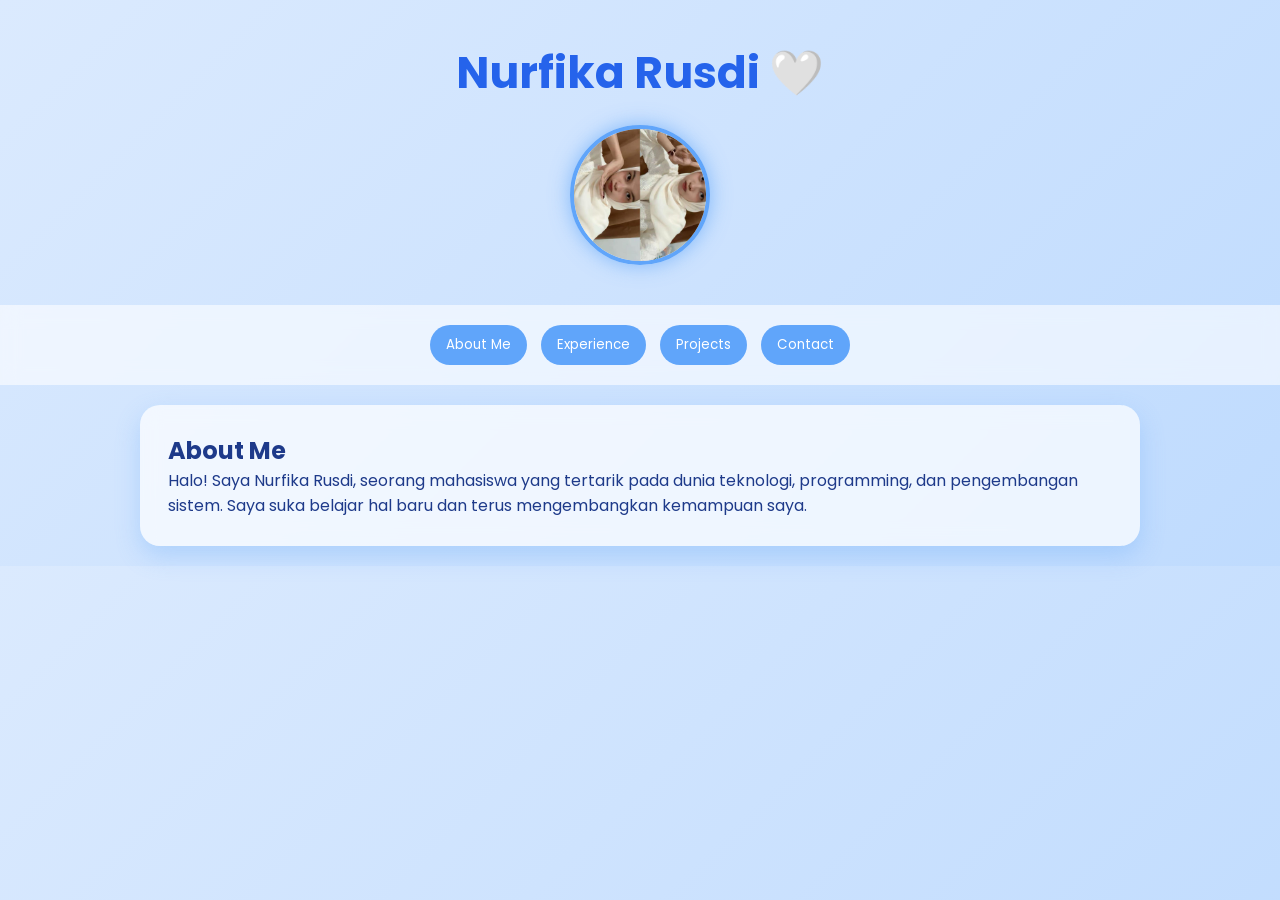
==== index.html @ 00a16ccd "Rename indeks.html to index.html" ====
<!DOCTYPE html>
<html lang="id">
<head>
<meta charset="UTF-8">
<title>Portfolio Nurfika</title>
<meta name="viewport" content="width=device-width, initial-scale=1.0">

<link href="https://fonts.googleapis.com/css2?family=Poppins:wght@300;500;700&display=swap" rel="stylesheet">

<style>
* {
    margin: 0;
    padding: 0;
    box-sizing: border-box;
    font-family: 'Poppins', sans-serif;
}

body {
    background: linear-gradient(135deg, #dbeafe, #bfdbfe);
    color: #1e3a8a;
}

/* NAV BUTTON */
nav {
    text-align: center;
    padding: 15px;
    position: sticky;
    top: 0;
    background: rgba(255,255,255,0.6);
    backdrop-filter: blur(10px);
}

nav button {
    background: #60a5fa;
    border: none;
    color: white;
    padding: 10px 16px;
    margin: 5px;
    border-radius: 20px;
    cursor: pointer;
    transition: 0.3s;
}

nav button:hover {
    background: #3b82f6;
}

/* HEADER */
header {
    text-align: center;
    padding: 40px 20px;
}

header h1 {
    font-size: 44px;
    color: #2563eb;
}

/* FOTO PROFIL */
.profile {
    display: flex;
    justify-content: center;
    margin-top: 20px;
}

.profile img {
    width: 140px;
    height: 140px;
    border-radius: 50%;
    object-fit: cover;
    border: 4px solid #60a5fa;
    box-shadow: 0 0 20px rgba(96,165,250,0.7);
}

/* CONTAINER */
.container {
    width: 90%;
    max-width: 1000px;
    margin: auto;
}

/* CARD */
.card {
    background: rgba(255, 255, 255, 0.7);
    backdrop-filter: blur(10px);
    border-radius: 20px;
    padding: 28px;
    margin: 20px 0;
    box-shadow: 0 10px 25px rgba(96,165,250,0.3);
}

/* EXPERIENCE */
.experience span {
    display: inline-block;
    background: linear-gradient(135deg, #60a5fa, #3b82f6);
    color: white;
    padding: 8px 14px;
    margin: 5px;
    border-radius: 25px;
}

/* BUTTON */
.btn {
    display: inline-block;
    background: linear-gradient(135deg, #3b82f6, #2563eb);
    color: white;
    padding: 10px 22px;
    border-radius: 30px;
    text-decoration: none;
    margin-top: 10px;
}

/* HIDE SYSTEM */
.section {
    display: none;
}

.active {
    display: block;
}
</style>
</head>

<body>

<header>
       <h1>Nurfika Rusdi 🤍</h1>


    <div class="profile">
        <img src="gambar/jikaaaa.jpeg" alt="Foto Profil">
    </div>
</header>

<!-- NAV BUTTON -->
<nav>
    <button onclick="showSection('about')">About Me</button>
    <button onclick="showSection('experience')">Experience</button>
    <button onclick="showSection('projects')">Projects</button>
    <button onclick="showSection('contact')">Contact</button>
</nav>

<div class="container">

    <!-- ABOUT -->
    <div id="about" class="card section active">
        <h2>About Me </h2>
        <p>
            Halo! Saya Nurfika Rusdi, seorang mahasiswa yang tertarik pada dunia teknologi, programming, dan pengembangan sistem.
            Saya suka belajar hal baru dan terus mengembangkan kemampuan saya.
        </p>
    </div>

    <!-- EXPERIENCE -->
    <div id="experience" class="card section">
        <h2>Experience</h2>
        <div class="experience">
            <span>Java Programming</span>
            <span>Web Development</span>
            <span>OOP Concept</span>
            <span>UI Design</span>
            <span>Problem Solving</span>
        </div>
    </div>

    <!-- PROJECTS -->
    <div id="projects" class="card section">
        <h2>Projects</h2>
        <p>✔ Sistem Manajemen Data Java</p>
        <p>✔ Program Rekursif Fibonacci</p>
        <p>✔ Aplikasi OOP Multi-Class</p>
    </div>

    <!-- CONTACT -->
    <div id="contact" class="card section">
        <h2>Contact</h2>
        <p>gmail: nurfikaika25@gmail.com</p>

        <a href="#" class="btn">Send Message</a>
        <a href="#" class="btn">View Profile</a>
    </div>

</div>

<script>
function showSection(id) {
    let sections = document.querySelectorAll('.section');

    sections.forEach(sec => {
        sec.classList.remove('active');
    });

    document.getElementById(id).classList.add('active');
}
</script>

</body>
</html>
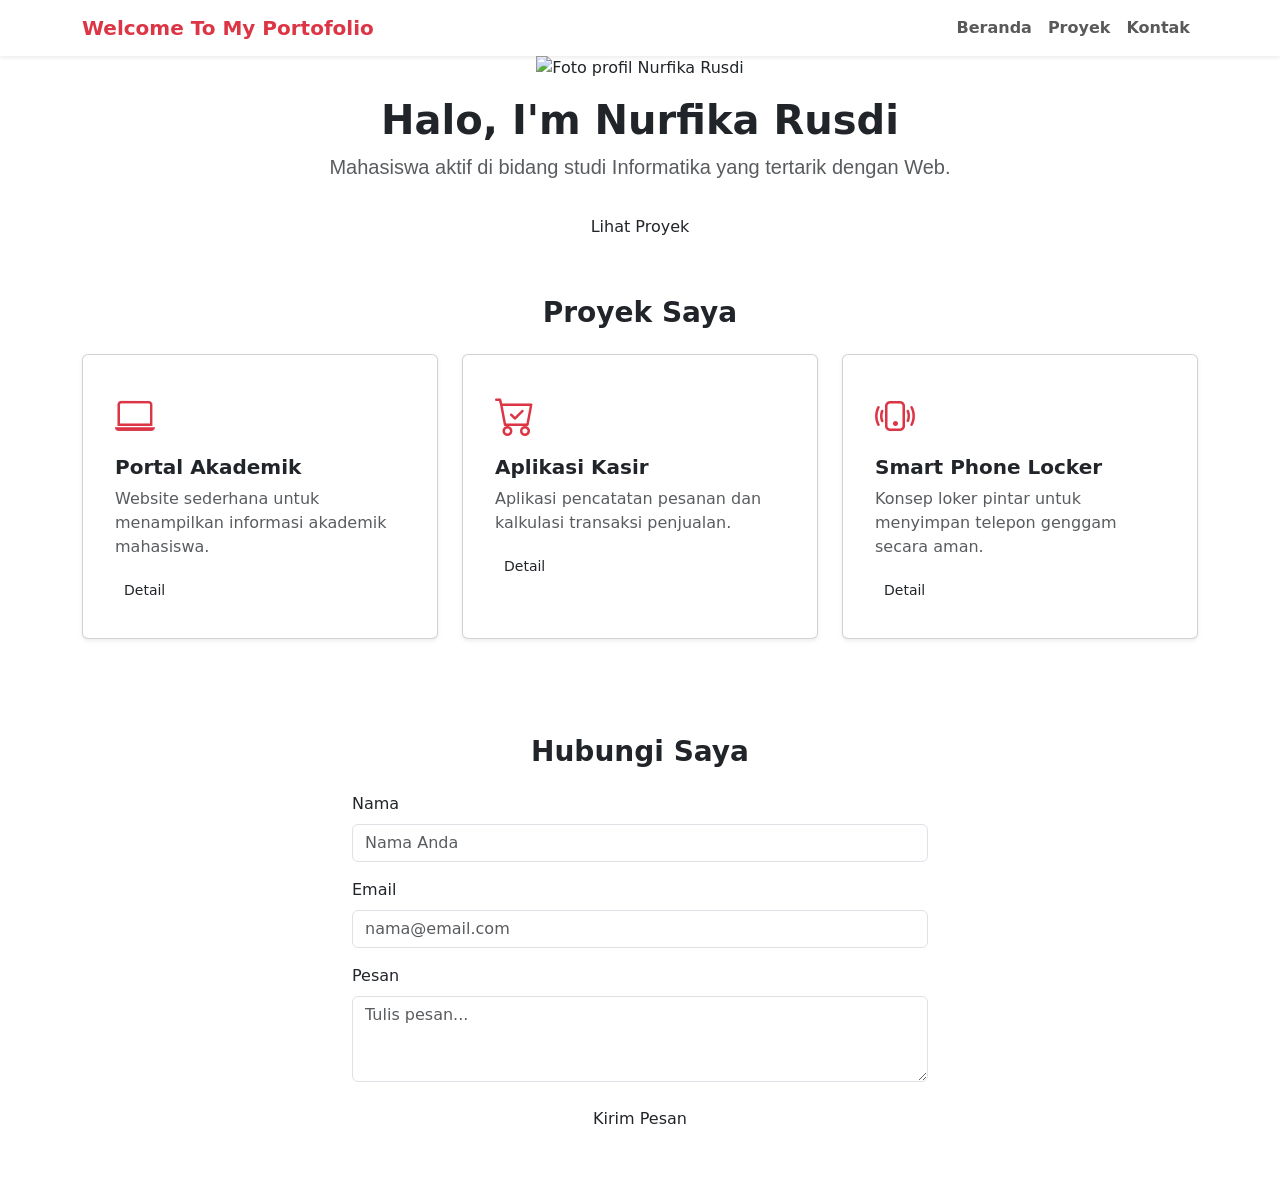
==== commit 1d5d4d41: "Revamp portfolio layout and integrate Bootstrap" ====
--- a/index.html
+++ b/index.html
@@ -1,198 +1,152 @@
 <!DOCTYPE html>
 <html lang="id">
 <head>
-<meta charset="UTF-8">
-<title>Portfolio Nurfika</title>
-<meta name="viewport" content="width=device-width, initial-scale=1.0">
+    <meta charset="UTF-8">
+    <meta name="viewport" content="width=device-width, initial-scale=1.0">
+    <title>Portofolio - Nurfika Rusdi</title>
+    <!-- Bootstrap CSS & Icons -->
+    <link href="https://cdn.jsdelivr.net/npm/bootstrap@5.3.3/dist/css/bootstrap.min.css" rel="stylesheet">
+    <link rel="stylesheet" href="https://cdn.jsdelivr.net/npm/bootstrap-icons@1.11.3/font/bootstrap-icons.min.css">
+    <!-- Custom CSS -->
+    <link rel="stylesheet" href="style.css">
+</head>
+<body>
+    <!-- Navigasi -->
+    <nav class="navbar navbar-expand-lg navbar-light bg-white shadow-sm sticky-top">
+        <div class="container">
+            <a class="navbar-brand fw-bold text-danger" href="#">Welcome To My Portofolio</a>
+            <button class="navbar-toggler" type="button" data-bs-toggle="collapse" data-bs-target="#navbarNav">
+                <span class="navbar-toggler-icon"></span>
+            </button>
+            <div class="collapse navbar-collapse" id="navbarNav">
+                <ul class="navbar-nav ms-auto fw-semibold">
+                    <li class="nav-item"><a class="nav-link" href="#beranda">Beranda</a></li>
+                    <li class="nav-item"><a class="nav-link" href="#proyek">Proyek</a></li>
+                    <li class="nav-item"><a class="nav-link" href="#kontak">Kontak</a></li>
+                </ul>
+            </div>
+        </div>
+    </nav>
 
-<link href="https://fonts.googleapis.com/css2?family=Poppins:wght@300;500;700&display=swap" rel="stylesheet">
+    <!-- Hero Section -->
+    <section id="beranda" class="hero text-center">
+        <div class="container">
+             <img src="foto.fika.jpeg" alt="Foto profil Nurfika Rusdi" class="profile-img mb-3">
+            <h1 class="fw-bold mb-2">Halo, I'm Nurfika Rusdi</h1>
+           <p class="lead text-muted mb-4" style="font-family: Arial, sans-serif;">Mahasiswa aktif di bidang studi Informatika yang tertarik dengan Web.
+</p>
+            <a href="#proyek" class="btn btn-pink px-4 py-2">Lihat Proyek</a>
+        </div>
+    </section>
 
-<style>
-* {
-    margin: 0;
-    padding: 0;
-    box-sizing: border-box;
-    font-family: 'Poppins', sans-serif;
-}
+    <!-- Proyek Section -->
+    <section id="proyek" class="py-5">
+        <div class="container">
+            <h3 class="text-center fw-bold mb-4">Proyek Saya</h3>
+            <div class="row g-4">
+                
+                <div class="col-md-4">
+                    <div class="card card-project h-100 shadow-sm p-3">
+                        <div class="card-body">
+                            <i class="bi bi-laptop fs-1 text-danger"></i>
+                            <h5 class="card-title fw-bold mt-2">Portal Akademik</h5>
+                            <p class="card-text text-muted">Website sederhana untuk menampilkan informasi akademik mahasiswa.</p>
+                            <button class="btn btn-pink btn-sm" data-bs-toggle="modal" data-bs-target="#modalProyek">Detail</button>
+                        </div>
+                    </div>
+                </div>
 
-body {
-    background: linear-gradient(135deg, #dbeafe, #bfdbfe);
-    color: #1e3a8a;
-}
+                <div class="col-md-4">
+                    <div class="card card-project h-100 shadow-sm p-3">
+                        <div class="card-body">
+                            <i class="bi bi-cart-check fs-1 text-danger"></i>
+                            <h5 class="card-title fw-bold mt-2">Aplikasi Kasir</h5>
+                            <p class="card-text text-muted">Aplikasi pencatatan pesanan dan kalkulasi transaksi penjualan.</p>
+                            <button class="btn btn-pink btn-sm" data-bs-toggle="modal" data-bs-target="#modalProyek">Detail</button>
+                        </div>
+                    </div>
+                </div>
 
-/* NAV BUTTON */
-nav {
-    text-align: center;
-    padding: 15px;
-    position: sticky;
-    top: 0;
-    background: rgba(255,255,255,0.6);
-    backdrop-filter: blur(10px);
-}
+                <div class="col-md-4">
+                    <div class="card card-project h-100 shadow-sm p-3">
+                        <div class="card-body">
+                            <i class="bi bi-phone-vibrate fs-1 text-danger"></i>
+                            <h5 class="card-title fw-bold mt-2">Smart Phone Locker</h5>
+                            <p class="card-text text-muted">Konsep loker pintar untuk menyimpan telepon genggam secara aman.</p>
+                            <button class="btn btn-pink btn-sm" data-bs-toggle="modal" data-bs-target="#modalProyek">Detail</button>
+                        </div>
+                    </div>
+                </div>
 
-nav button {
-    background: #60a5fa;
-    border: none;
-    color: white;
-    padding: 10px 16px;
-    margin: 5px;
-    border-radius: 20px;
-    cursor: pointer;
-    transition: 0.3s;
-}
+            </div>
+        </div>
+    </section>
 
-nav button:hover {
-    background: #3b82f6;
-}
+    <!-- Kontak Section -->
+    <section id="kontak" class="py-5 bg-white">
+        <div class="container" style="max-width: 600px;">
+            <h3 class="text-center fw-bold mb-4">Hubungi Saya</h3>
+            <form id="formKontak" class="needs-validation" novalidate>
+                <div class="mb-3">
+                    <label class="form-label">Nama</label>
+                    <input type="text" class="form-control" required placeholder="Nama Anda">
+                </div>
+                <div class="mb-3">
+                    <label class="form-label">Email</label>
+                    <input type="email" class="form-control" required placeholder="nama@email.com">
+                </div>
+                <div class="mb-3">
+                    <label class="form-label">Pesan</label>
+                    <textarea class="form-control" rows="3" required placeholder="Tulis pesan..."></textarea>
+                </div>
+                <button type="submit" class="btn btn-pink w-100 py-2">Kirim Pesan</button>
+            </form>
+        </div>
+    </section>
 
-/* HEADER */
-header {
-    text-align: center;
-    padding: 40px 20px;
-}
-
-header h1 {
-    font-size: 44px;
-    color: #2563eb;
-}
-
-/* FOTO PROFIL */
-.profile {
-    display: flex;
-    justify-content: center;
-    margin-top: 20px;
-}
-
-.profile img {
-    width: 140px;
-    height: 140px;
-    border-radius: 50%;
-    object-fit: cover;
-    border: 4px solid #60a5fa;
-    box-shadow: 0 0 20px rgba(96,165,250,0.7);
-}
-
-/* CONTAINER */
-.container {
-    width: 90%;
-    max-width: 1000px;
-    margin: auto;
-}
-
-/* CARD */
-.card {
-    background: rgba(255, 255, 255, 0.7);
-    backdrop-filter: blur(10px);
-    border-radius: 20px;
-    padding: 28px;
-    margin: 20px 0;
-    box-shadow: 0 10px 25px rgba(96,165,250,0.3);
-}
-
-/* EXPERIENCE */
-.experience span {
-    display: inline-block;
-    background: linear-gradient(135deg, #60a5fa, #3b82f6);
-    color: white;
-    padding: 8px 14px;
-    margin: 5px;
-    border-radius: 25px;
-}
-
-/* BUTTON */
-.btn {
-    display: inline-block;
-    background: linear-gradient(135deg, #3b82f6, #2563eb);
-    color: white;
-    padding: 10px 22px;
-    border-radius: 30px;
-    text-decoration: none;
-    margin-top: 10px;
-}
-
-/* HIDE SYSTEM */
-.section {
-    display: none;
-}
-
-.active {
-    display: block;
-}
-</style>
-</head>
-
-<body>
-
-<header>
-       <h1>Nurfika Rusdi 🤍</h1>
-
-
-    <div class="profile">
-        <img src="gambar/jikaaaa.jpeg" alt="Foto Profil">
-    </div>
-</header>
-
-<!-- NAV BUTTON -->
-<nav>
-    <button onclick="showSection('about')">About Me</button>
-    <button onclick="showSection('experience')">Experience</button>
-    <button onclick="showSection('projects')">Projects</button>
-    <button onclick="showSection('contact')">Contact</button>
-</nav>
-
-<div class="container">
-
-    <!-- ABOUT -->
-    <div id="about" class="card section active">
-        <h2>About Me </h2>
-        <p>
-            Halo! Saya Nurfika Rusdi, seorang mahasiswa yang tertarik pada dunia teknologi, programming, dan pengembangan sistem.
-            Saya suka belajar hal baru dan terus mengembangkan kemampuan saya.
-        </p>
-    </div>
-
-    <!-- EXPERIENCE -->
-    <div id="experience" class="card section">
-        <h2>Experience</h2>
-        <div class="experience">
-            <span>Java Programming</span>
-            <span>Web Development</span>
-            <span>OOP Concept</span>
-            <span>UI Design</span>
-            <span>Problem Solving</span>
+    <!-- Modal Detail Proyek -->
+    <div class="modal fade" id="modalProyek" tabindex="-1">
+        <div class="modal-dialog modal-dialog-centered">
+            <div class="modal-content rounded-4 border-0">
+                <div class="modal-header border-0">
+                    <h5 class="modal-title fw-bold">Detail Proyek</h5>
+                    <button type="button" class="btn-close" data-bs-dismiss="modal"></button>
+                </div>
+                <div class="modal-body text-muted">
+                    Proyek ini dibuat menggunakan HTML, CSS, dan Bootstrap untuk memenuhi kebutuhan antarmuka web yang interaktif.
+                </div>
+            </div>
         </div>
     </div>
 
-    <!-- PROJECTS -->
-    <div id="projects" class="card section">
-        <h2>Projects</h2>
-        <p>✔ Sistem Manajemen Data Java</p>
-        <p>✔ Program Rekursif Fibonacci</p>
-        <p>✔ Aplikasi OOP Multi-Class</p>
+    <!-- Modal Sukses Kontak -->
+    <div class="modal fade" id="modalBerhasil" tabindex="-1">
+        <div class="modal-dialog modal-dialog-centered">
+            <div class="modal-content text-center p-4 border-0 rounded-4">
+                <i class="bi bi-check-circle-fill text-success fs-1 mb-2"></i>
+                <h4 class="fw-bold">Berhasil!</h4>
+                <p class="text-muted">Pesan Anda berhasil divalidasi dan terkirim.</p>
+                <button class="btn btn-pink" id="btnReset" data-bs-dismiss="modal">Oke</button>
+            </div>
+        </div>
     </div>
 
-    <!-- CONTACT -->
-    <div id="contact" class="card section">
-        <h2>Contact</h2>
-        <p>gmail: nurfikaika25@gmail.com</p>
+    <!-- Bootstrap JS & Custom Script -->
+    <script src="https://cdn.jsdelivr.net/npm/bootstrap@5.3.3/dist/js/bootstrap.bundle.min.js"></script>
+    <script>
+        const form = document.getElementById('formKontak');
+        form.addEventListener('submit', function (e) {
+            e.preventDefault();
+            form.classList.add('was-validated');
+            if (form.checkValidity()) {
+                new bootstrap.Modal(document.getElementById('modalBerhasil')).show();
+            }
+        });
 
-        <a href="#" class="btn">Send Message</a>
-        <a href="#" class="btn">View Profile</a>
-    </div>
-
-</div>
-
-<script>
-function showSection(id) {
-    let sections = document.querySelectorAll('.section');
-
-    sections.forEach(sec => {
-        sec.classList.remove('active');
-    });
-
-    document.getElementById(id).classList.add('active');
-}
-</script>
-
+        document.getElementById('btnReset').addEventListener('click', function () {
+            form.reset();
+            form.classList.remove('was-validated');
+        });
+    </script>
 </body>
 </html>
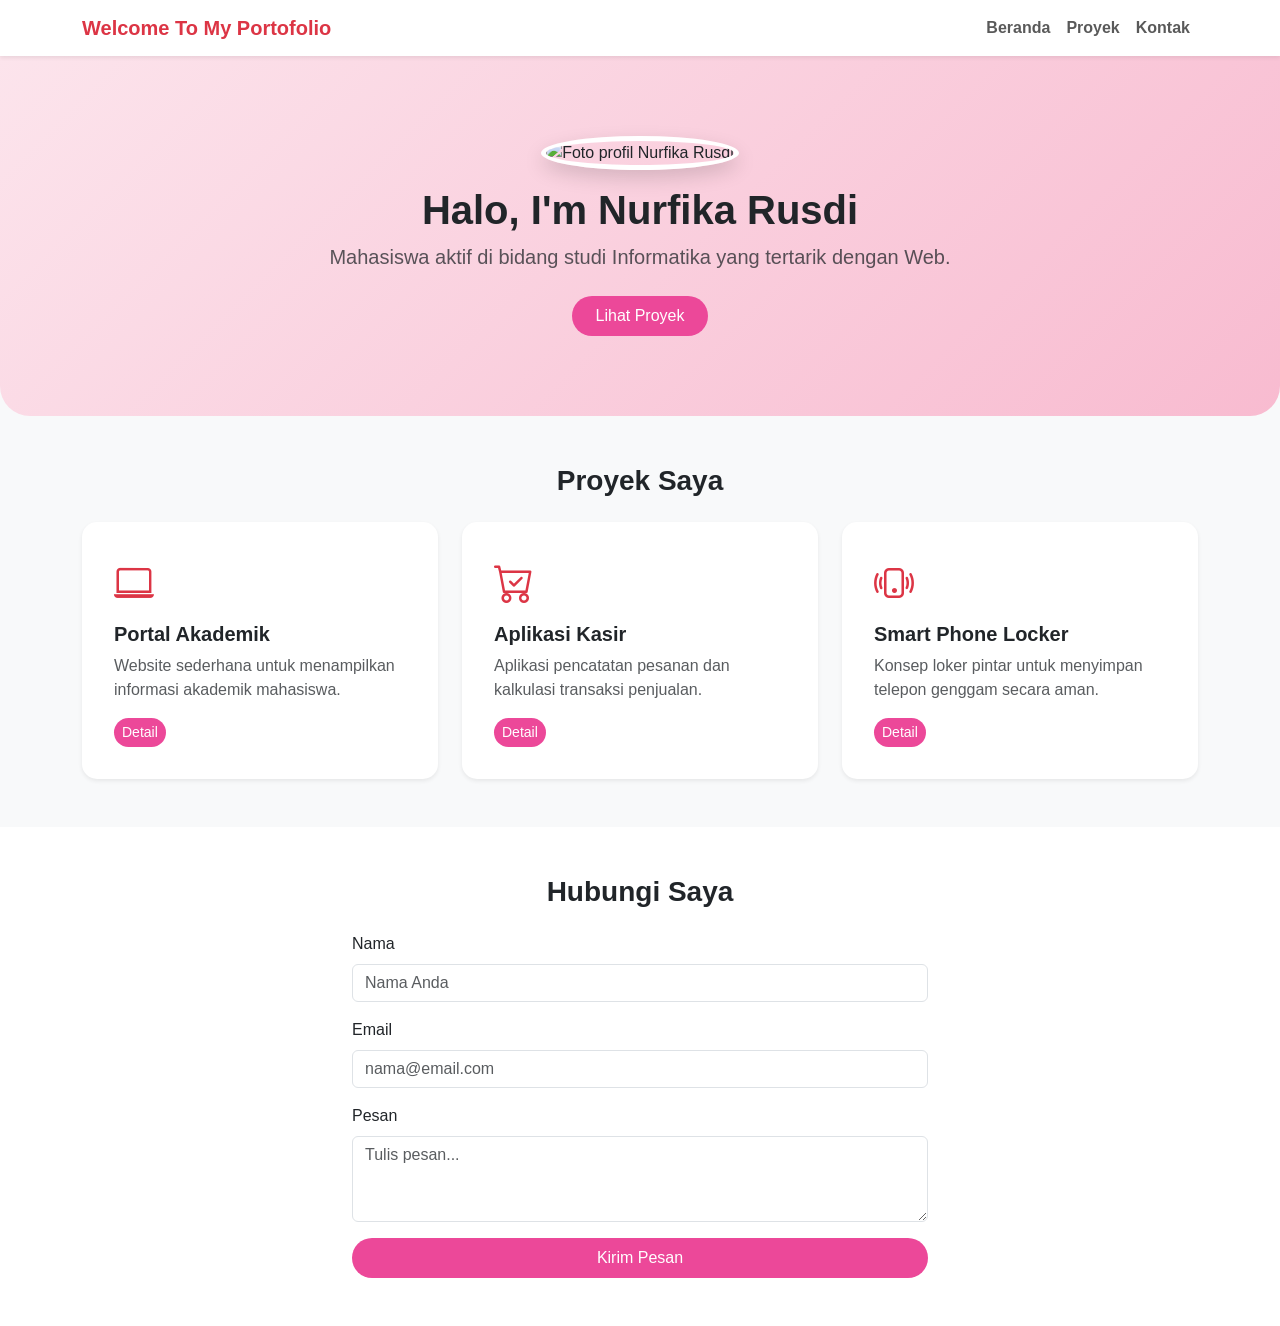
==== commit cf0df961: "Update index.html" ====
--- a/index.html
+++ b/index.html
@@ -31,7 +31,7 @@
     <!-- Hero Section -->
     <section id="beranda" class="hero text-center">
         <div class="container">
-             <img src="foto.fika.jpeg" alt="Foto profil Nurfika Rusdi" class="profile-img mb-3">
+             <img src="foto_fika.jpeg" alt="Foto profil Nurfika Rusdi" class="profile-img mb-3">
             <h1 class="fw-bold mb-2">Halo, I'm Nurfika Rusdi</h1>
            <p class="lead text-muted mb-4" style="font-family: Arial, sans-serif;">Mahasiswa aktif di bidang studi Informatika yang tertarik dengan Web.
 </p>
--- a/style.css
+++ b/style.css
@@ -0,0 +1,54 @@
+body { 
+    font-family: 'Segoe UI', Tahoma, Geneva, Verdana, sans-serif; 
+    background-color: #f8f9fa; 
+}
+
+.hero { 
+    background: linear-gradient(135deg, #fce4ec, #f8bbd0); 
+    padding: 80px 0; 
+    border-radius: 0 0 30px 30px; 
+}
+
+.profile-img {
+    width: 150px;
+    height: 150px;
+    object-fit: cover;     
+    border-radius: 50%;     
+    border: 5px solid white;
+    box-shadow: 0 8px 20px rgba(0, 0, 0, 0.15);
+}
+
+.card-project { 
+    border: none; 
+    border-radius: 15px; 
+    transition: transform 0.2s, box-shadow 0.2s; 
+}
+
+.card-project:hover { 
+    transform: translateY(-5px); 
+    box-shadow: 0 10px 20px rgba(0,0,0,0.1); 
+}
+
+.btn-pink { 
+    background-color: #ec4899; 
+    color: white; 
+    border-radius: 20px; 
+    border: none; 
+}
+
+.btn-pink:hover { 
+    background-color: #db2777; 
+    color: white; 
+}
+
+/* Footer dengan tampilan warna pink senada dengan Hero section */
+footer {
+    background: linear-gradient(135deg, #fce4ec, #f8bbd0);
+    padding: 25px 0;
+    border-top: 1px solid rgba(255, 255, 255, 0.5);
+}
+
+footer p {
+    color: #880e4f !important;
+    font-weight: 600;
+}
